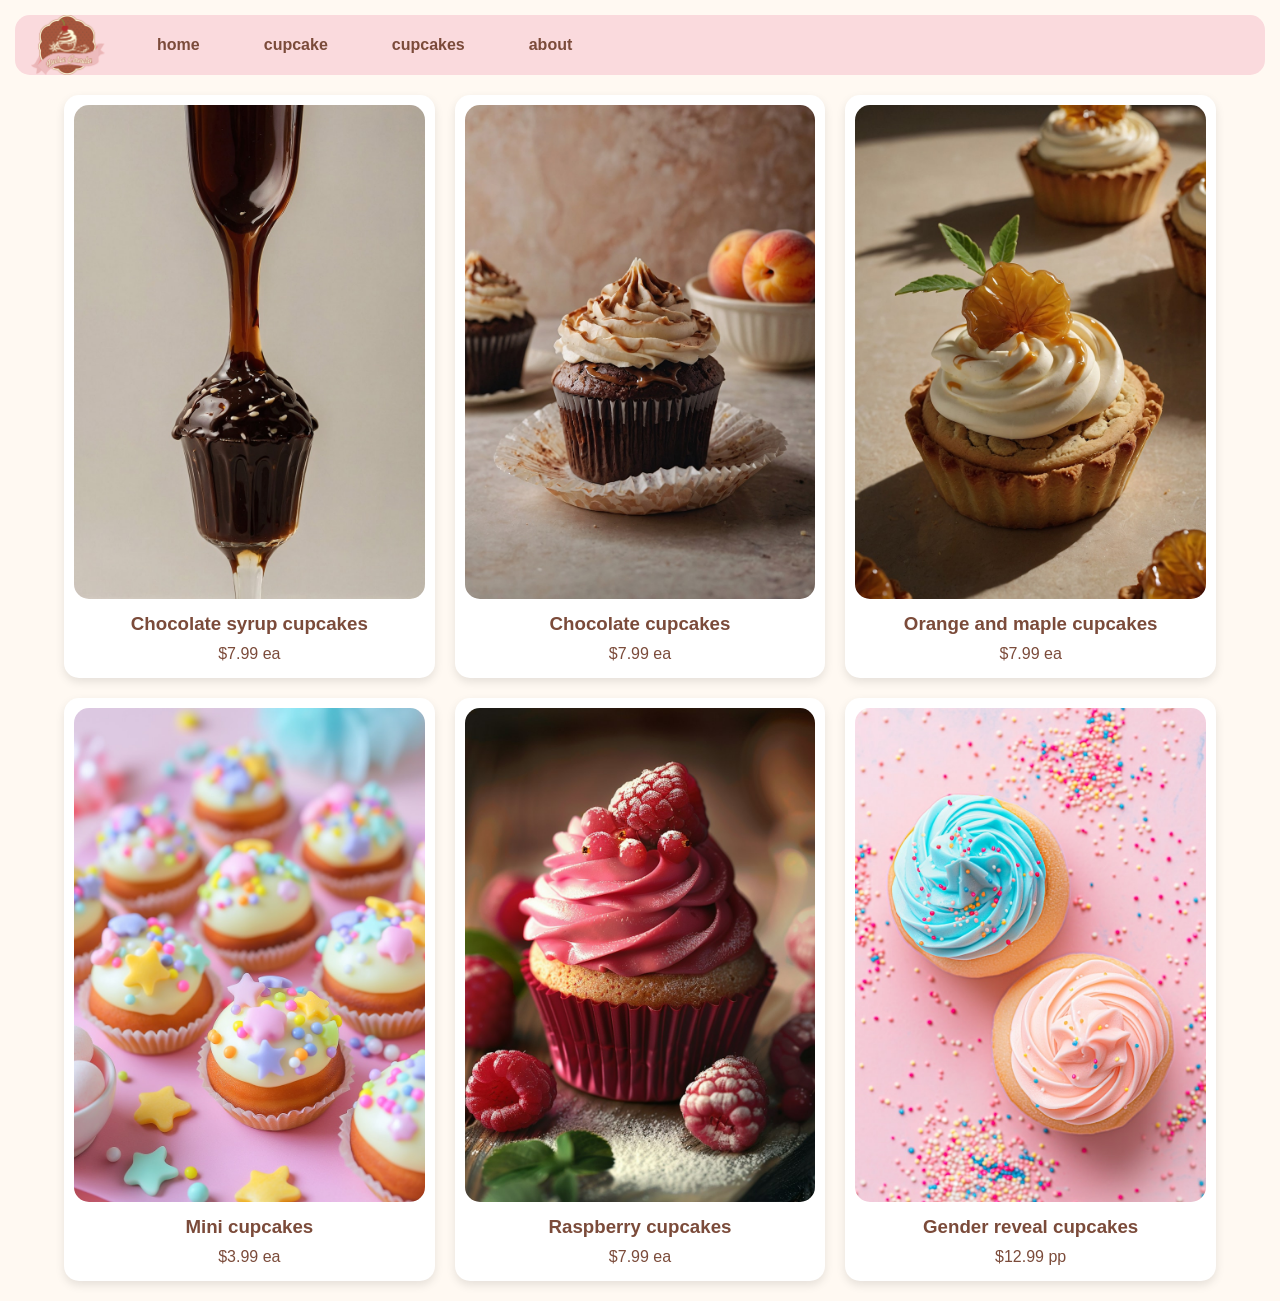
==== cupcake-site/cupcakes.html @ aa26d2d5 "Initial commit" ====
<!DOCTYPE html>
<html lang="en">
<head>
  <meta charset="UTF-8" />
  <meta name="viewport" content="width=device-width, initial-scale=1.0"/>
  <title>Cupcake Site</title>
  <link rel="stylesheet" href="/cupcake-site/css/style.css"/>
</head>
<body>
        <nav>
            <img src="/cupcake-site/assets/logo.png" alt="Logo" />
            <ul>
              <li><a href="index.html">home</a></li>
              <li><a href="cupcake.html">cupcake</a></li>
              <li><a href="cupcakes.html">cupcakes</a></li>
              <li><a href="about.html">about</a></li>
            </ul>
          </nav>

  <div class="parent">
    <div class="card">
      <img src="/cupcake-site/assets/syrup-cupcake.jpeg" alt="Syrup Cupcake" />
      <h3>Chocolate syrup cupcakes</h3>
      <p>$7.99 ea</p>
    </div>
    <div class="card">
      <img src="/cupcake-site/assets/cupcake-chocolate.jpeg" alt="Chocolate Cupcake" />
      <h3>Chocolate cupcakes</h3>
      <p>$7.99 ea</p>
    </div>
    <div class="card">
      <img src="/cupcake-site/assets/cupcake-orange.jpeg" alt="Orange Cupcake" />
      <h3>Orange and maple cupcakes</h3>
      <p>$7.99 ea</p>
    </div>
    <div class="card">
      <img src="/cupcake-site/assets/mini-cupcake.jpeg" alt="Mini Cupcakes" />
      <h3>Mini cupcakes</h3>
      <p>$3.99 ea</p>
    </div>
    <div class="card">
      <img src="/cupcake-site/assets/raspberry-cupcake.jpeg" alt="Raspberry Cupcake" />
      <h3>Raspberry cupcakes</h3>
      <p>$7.99 ea</p>
    </div>
    <div class="card">
      <img src="/cupcake-site/assets/pink-blue-cupcake.jpeg" alt="Pink Blue Cupcake" />
      <h3>Gender reveal cupcakes</h3>
      <p>$12.99 pp</p>
    </div>
  </div>
</body>
</html>
---- cupcake-site/css/style.css ----
body {
    background-color: #FFF9F2;
    margin: 0; /*removes defult margin*/
    font-family: 'Lucida Sans', 'Lucida Sans Regular', 'Lucida Grande', 'Lucida Sans Unicode', Geneva, Verdana, sans-serif;
    color: #7B4B3A;
}
/*---  nav bar --- */
nav {
    background-color: #FADADD;
    display: flex; /*flexbox layout*/
    align-items: center; /*vertically center items*/
    border-radius: 15px; /* rounded corners */ 
    margin: 15px; /* margin around navbar */
    padding: 0 16px; /* padding inside navbar */
}

nav img {
    height: 60px; /* set logo image height */
    width: auto; /* aspect ratio shenanigans */
    margin-right: 20px; /* space between logo and textto the right */
}

nav ul {
    list-style-type: none; /* get rid of bullets*/
    margin: 0;
    padding: 0;
    display: flex; /*flex layout for links*/
}

nav li {
    padding: 14px 16px; /*padding around each link*/
    cursor: pointer; /* pointer for user*/
}

nav li a {
    padding: 14px 16px;
    text-decoration: none; /*text colour */
    font-weight:bold;
    color:#7B4B3A;
}

nav li a:hover { /*makes the colours change on hover */
    background-color: #7B4B3A;
    color: #FADADD;
    border-radius: 15px;
}

/*---  index --- */
#hero {
    display: block; /*makes it a block element - gives it its own line */
    margin: 0 auto;
    width: 80%;
    height: 494px;
    object-fit: cover; /*gets rid of distortions but makes it fit the box */
    border-radius: 15px;
  }
  
  .hero-section {
    width: 80%; /*section width*/
    margin: 0 auto;
    text-align: center; /*center text*/
    color: #7B4B3A;
  }
  
  .hero-section h1 {
    font-size: 2em; /*increases font sizing*/
    margin-top: 20px;
  }
  
  .hero-section p {
    font-size: 1em;
    line-height: 1.6;
    max-width: 700px;
    margin: 10px auto; /*center and space */
  }



/*---  cupcakes --- */

.parent {
    display: grid; /*grid layout*/
    grid-template-columns: repeat(3, 1fr); /*3 equal columns*/
    gap: 20px; /*space between columns */
    width: 90%;
    margin: 20px auto; /* center grid and space it out*/
}

.card {
    background-color: white;
    border-radius: 15px;
    overflow: hidden;
    box-shadow: 0px 4px 10px rgba(0, 0, 0, 0.1); /*adds a shadow*/
    text-align: center;
    padding: 10px;
    cursor: pointer;
}

.card:hover{
    background-color:#FADADD ;
}
.card img {
    width: 100%;
    height: 494px;
    object-fit: cover;
    border-radius: 15px;
}

.card h3,
.card p {
    margin: 10px 0 5px;
}
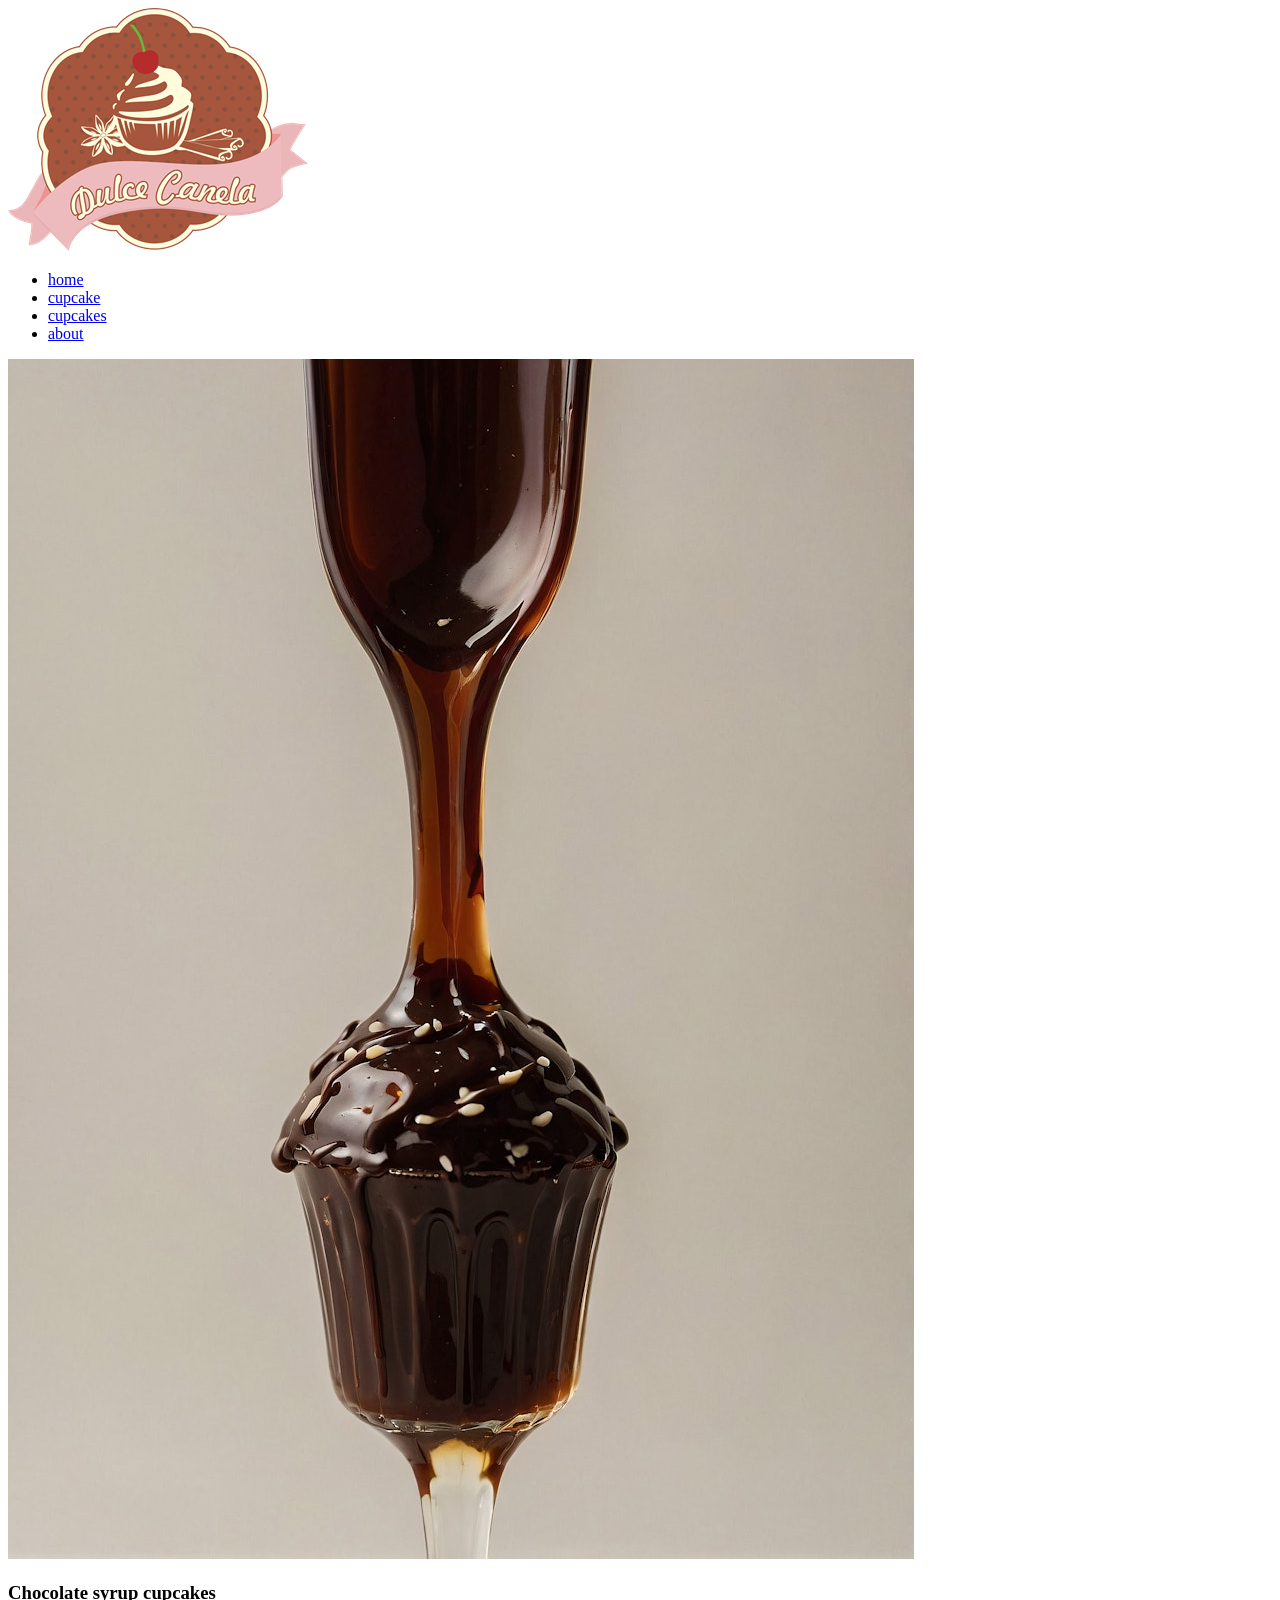
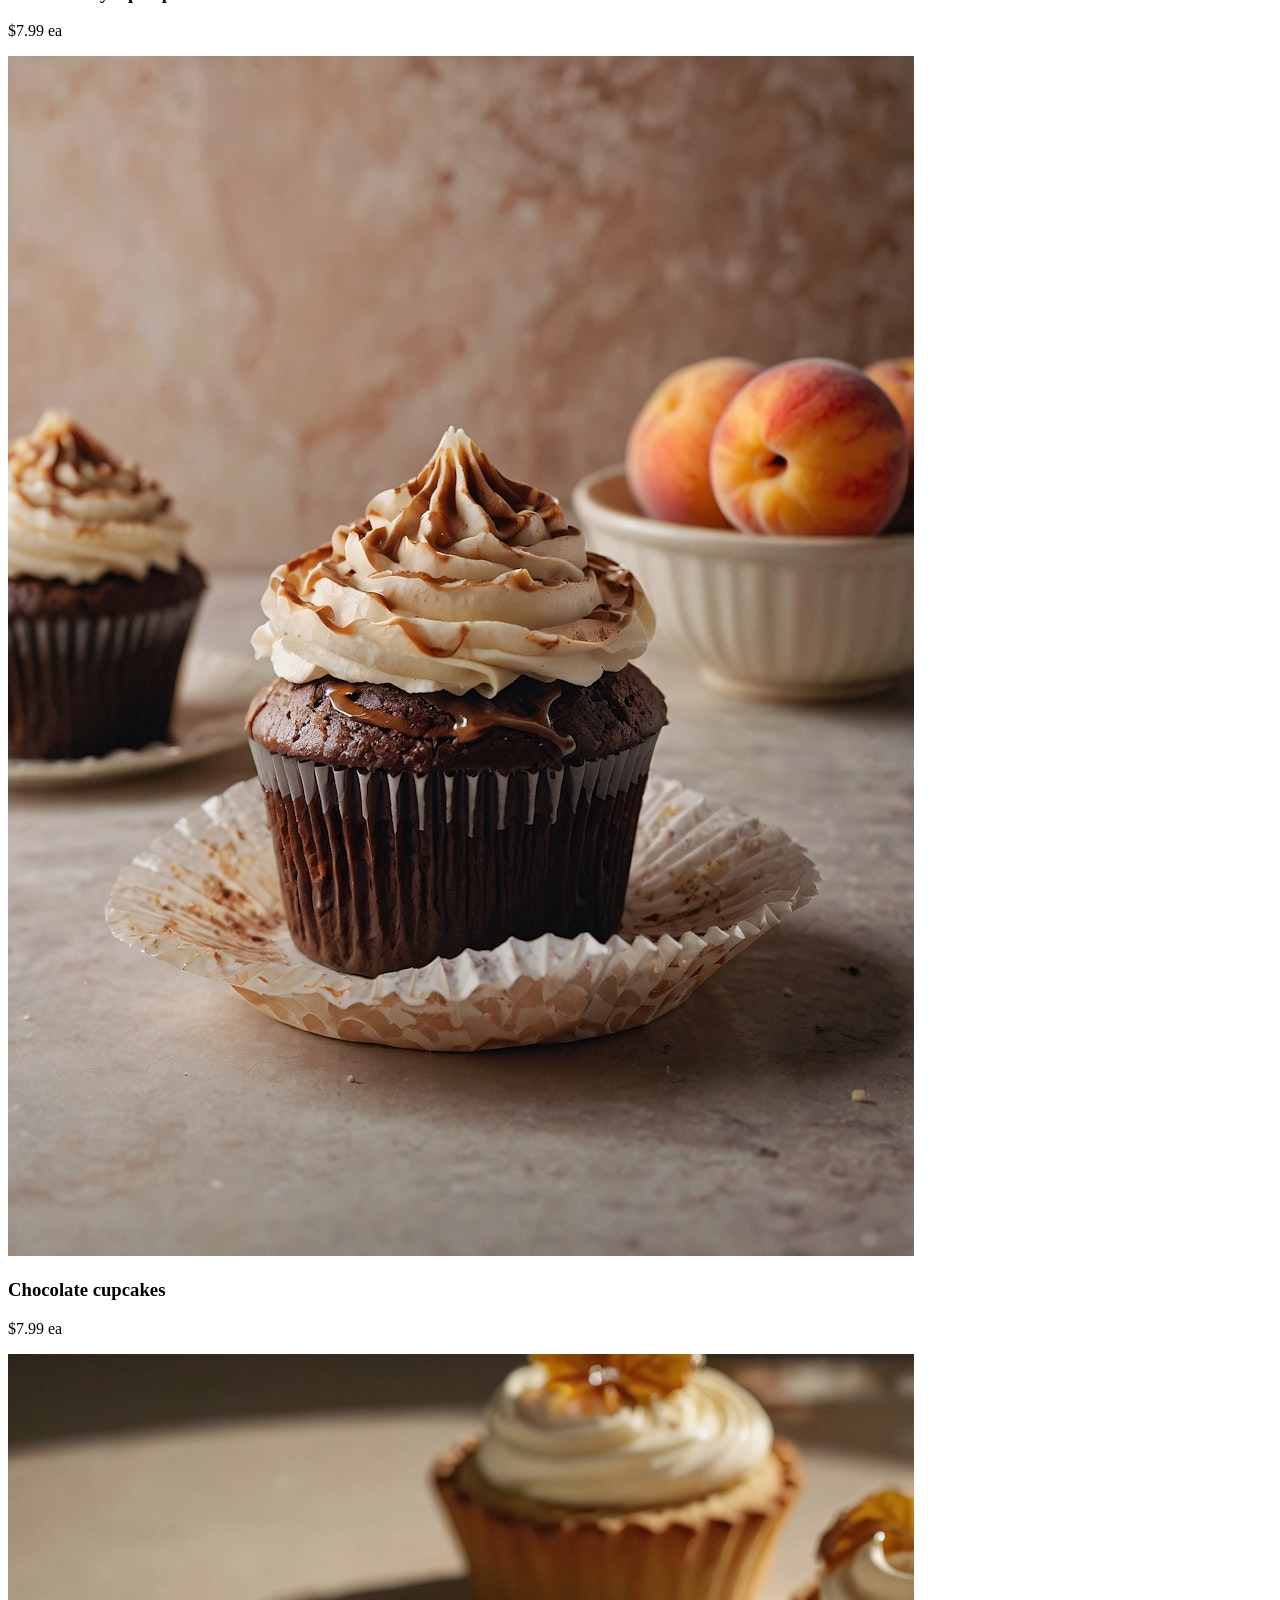
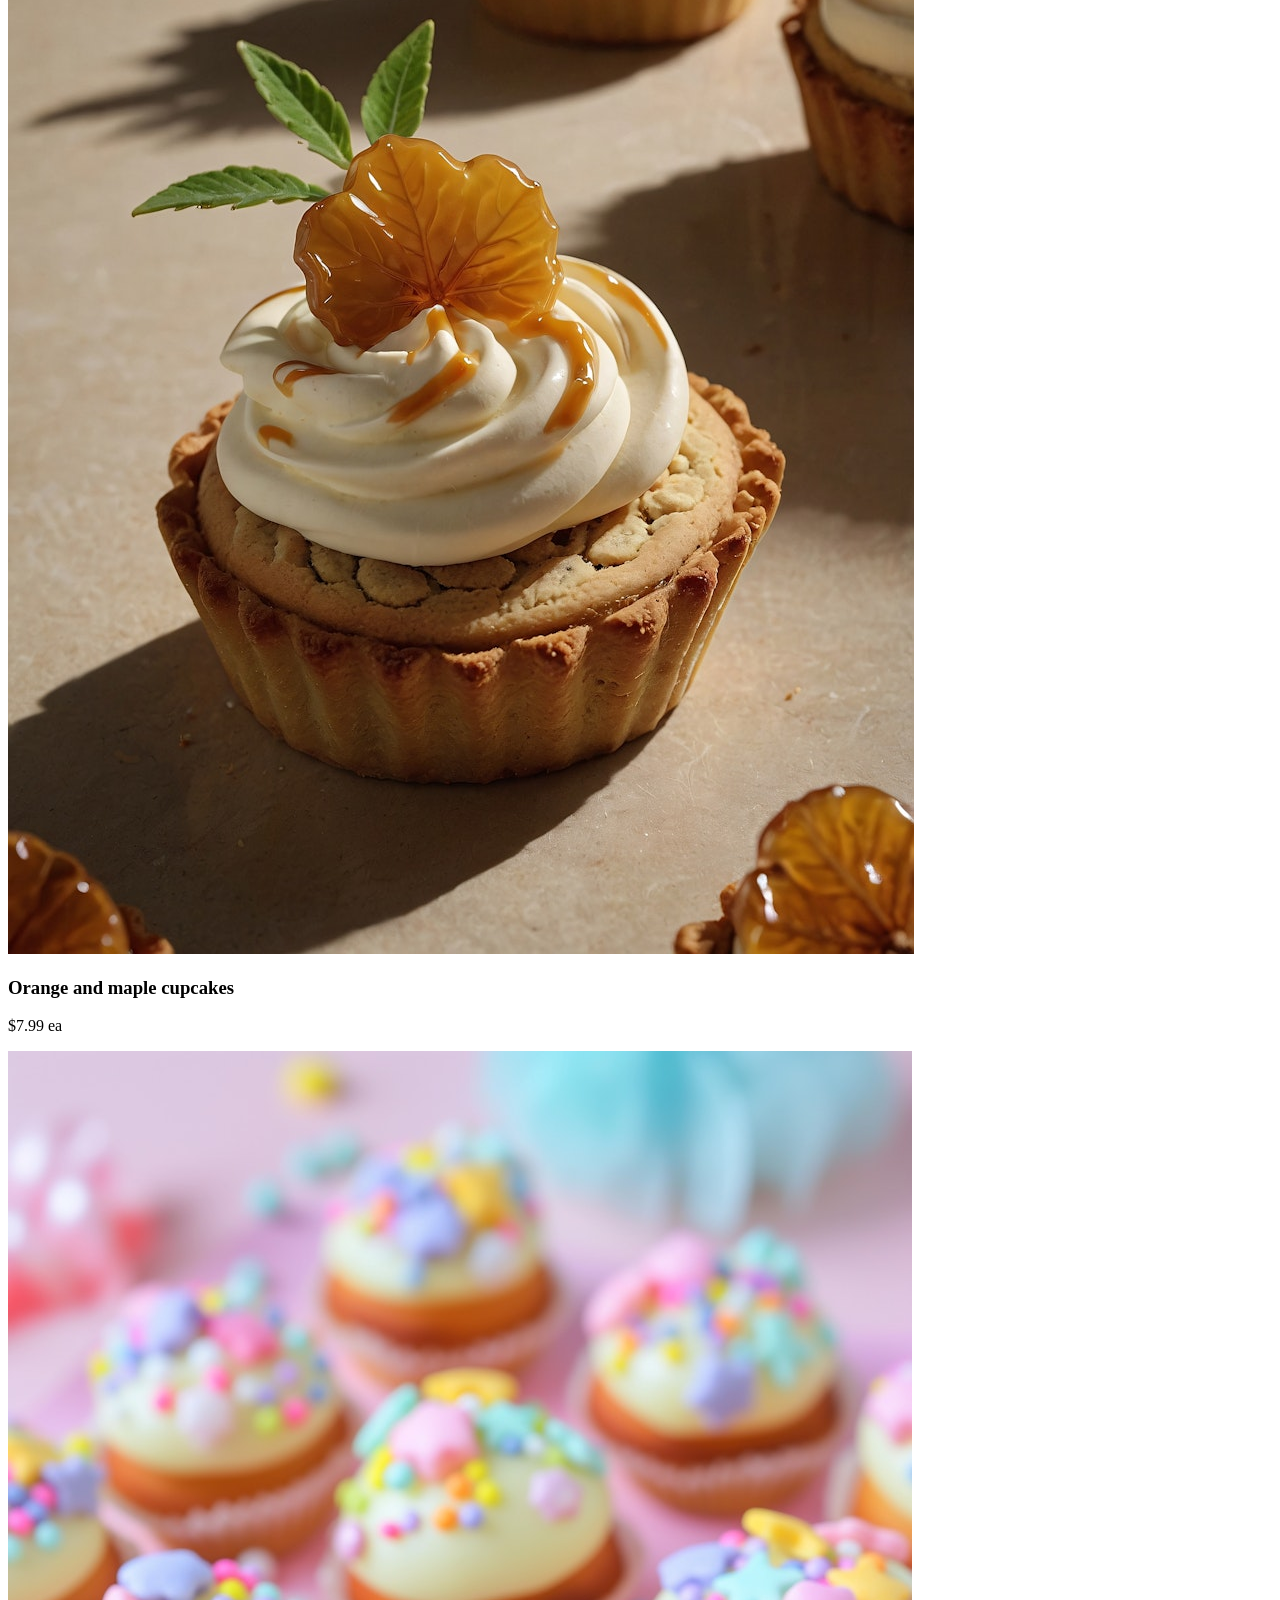
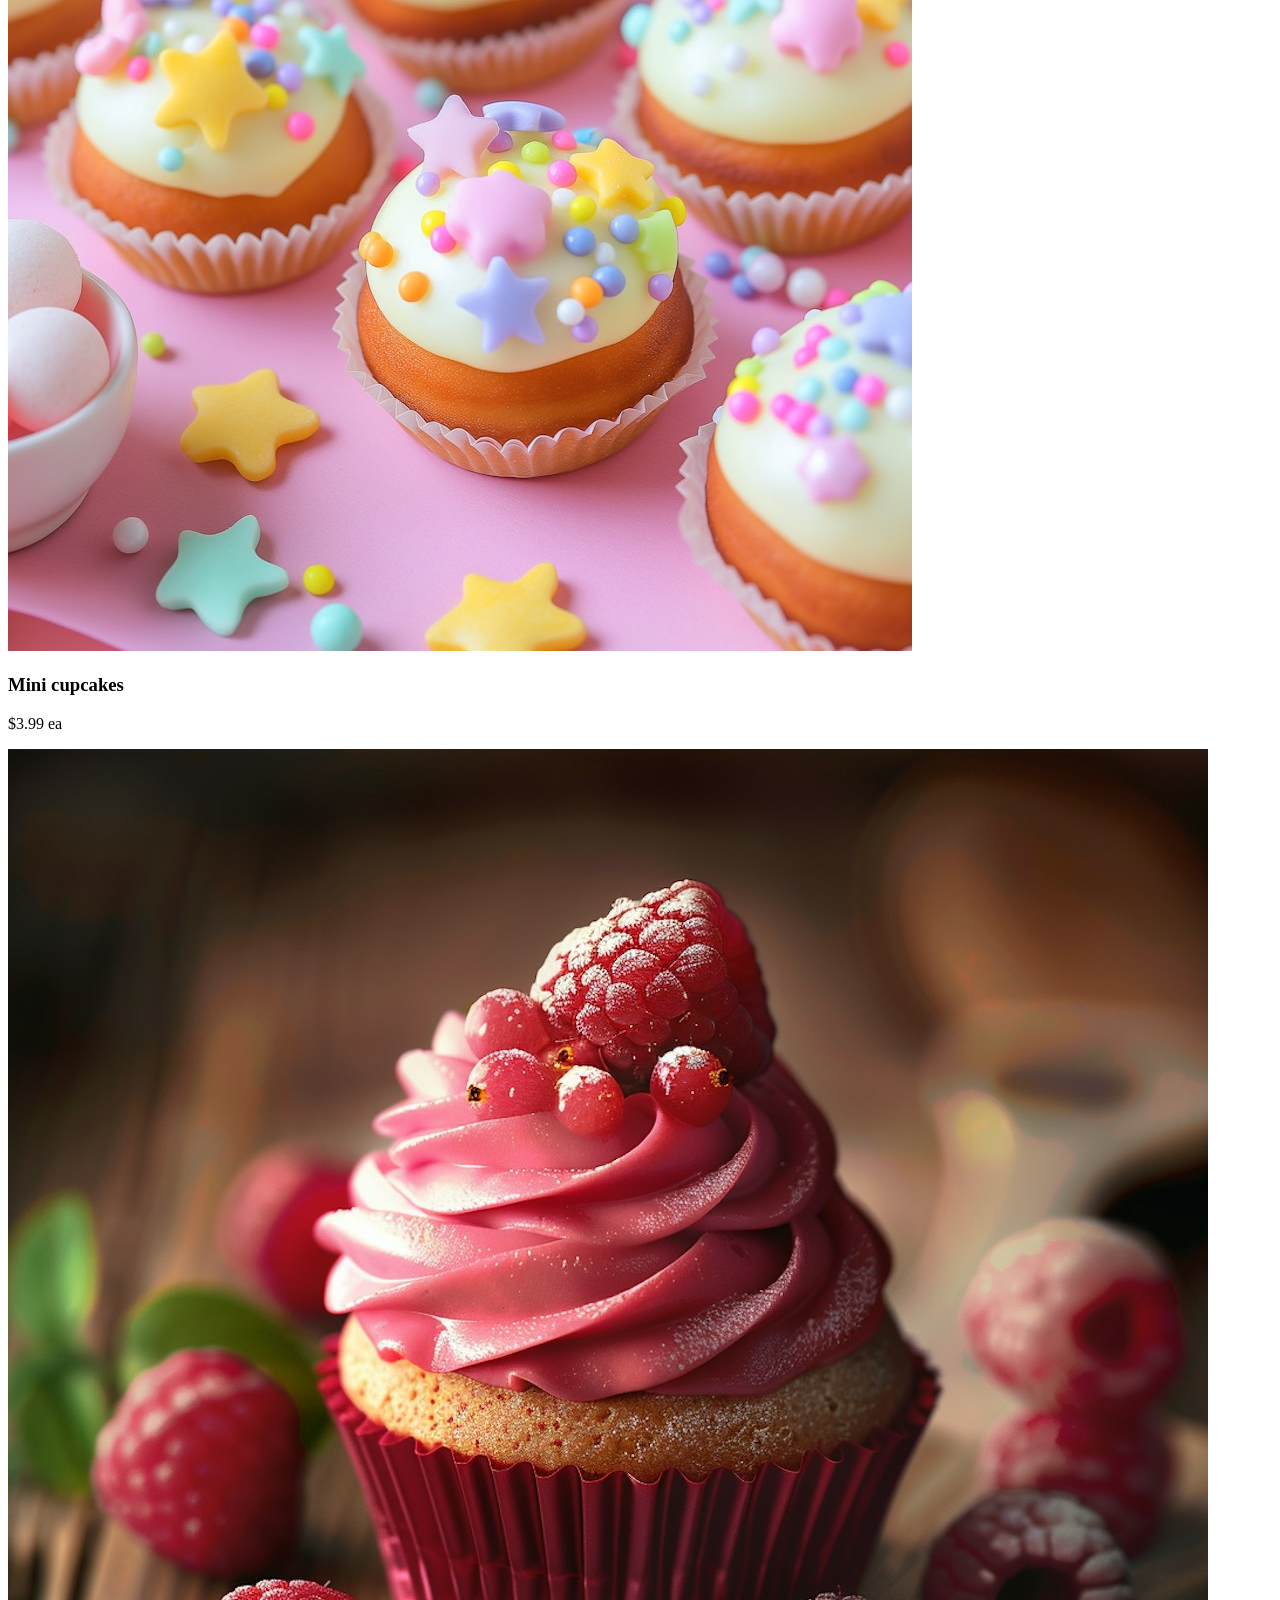
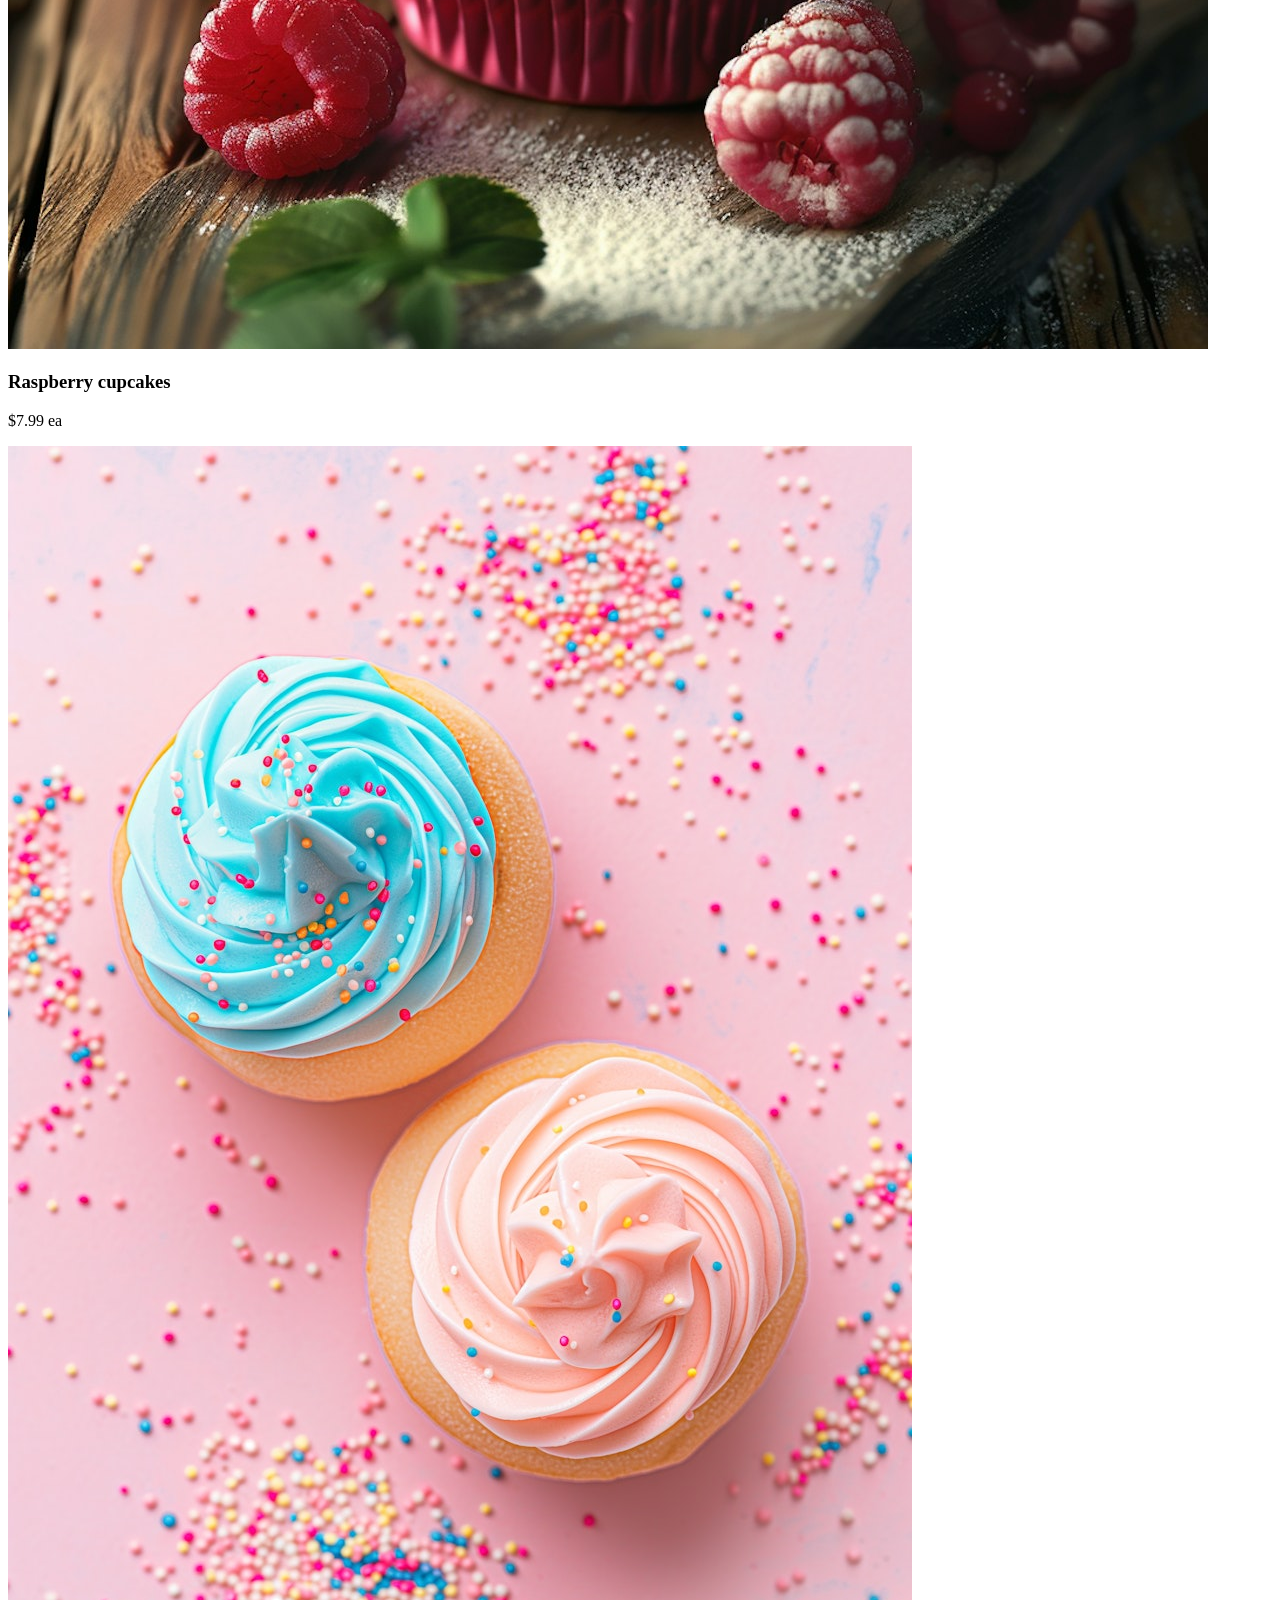
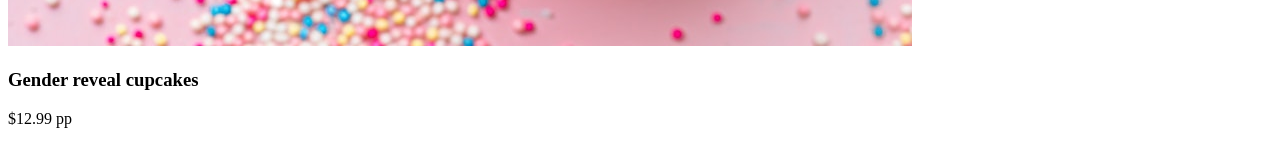
==== commit ace3ad98: "css connect" ====
--- a/cupcake-site/cupcakes.html
+++ b/cupcake-site/cupcakes.html
@@ -4,47 +4,47 @@
   <meta charset="UTF-8" />
   <meta name="viewport" content="width=device-width, initial-scale=1.0"/>
   <title>Cupcake Site</title>
-  <link rel="stylesheet" href="/cupcake-site/css/style.css"/>
+  <link rel="stylesheet" href="/css/style.css" />
 </head>
 <body>
-        <nav>
-            <img src="/cupcake-site/assets/logo.png" alt="Logo" />
-            <ul>
-              <li><a href="index.html">home</a></li>
-              <li><a href="cupcake.html">cupcake</a></li>
-              <li><a href="cupcakes.html">cupcakes</a></li>
-              <li><a href="about.html">about</a></li>
-            </ul>
-          </nav>
+  <nav>
+    <img src="assets/logo.png" alt="Logo"/>
+    <ul>
+      <li><a href="index.html">home</a></li>
+      <li><a href="cupcake.html">cupcake</a></li>
+      <li><a href="cupcakes.html">cupcakes</a></li>
+      <li><a href="about.html">about</a></li>
+    </ul>
+  </nav>
 
   <div class="parent">
     <div class="card">
-      <img src="/cupcake-site/assets/syrup-cupcake.jpeg" alt="Syrup Cupcake" />
+      <img src="assets/syrup-cupcake.jpeg" alt="Syrup Cupcake" />
       <h3>Chocolate syrup cupcakes</h3>
       <p>$7.99 ea</p>
     </div>
     <div class="card">
-      <img src="/cupcake-site/assets/cupcake-chocolate.jpeg" alt="Chocolate Cupcake" />
+      <img src="assets/cupcake-chocolate.jpeg" alt="Chocolate Cupcake" />
       <h3>Chocolate cupcakes</h3>
       <p>$7.99 ea</p>
     </div>
     <div class="card">
-      <img src="/cupcake-site/assets/cupcake-orange.jpeg" alt="Orange Cupcake" />
+      <img src="assets/cupcake-orange.jpeg" alt="Orange Cupcake" />
       <h3>Orange and maple cupcakes</h3>
       <p>$7.99 ea</p>
     </div>
     <div class="card">
-      <img src="/cupcake-site/assets/mini-cupcake.jpeg" alt="Mini Cupcakes" />
+      <img src="assets/mini-cupcake.jpeg" alt="Mini Cupcakes" />
       <h3>Mini cupcakes</h3>
       <p>$3.99 ea</p>
     </div>
     <div class="card">
-      <img src="/cupcake-site/assets/raspberry-cupcake.jpeg" alt="Raspberry Cupcake" />
+      <img src="assets/raspberry-cupcake.jpeg" alt="Raspberry Cupcake" />
       <h3>Raspberry cupcakes</h3>
       <p>$7.99 ea</p>
     </div>
     <div class="card">
-      <img src="/cupcake-site/assets/pink-blue-cupcake.jpeg" alt="Pink Blue Cupcake" />
+      <img src="assets/pink-blue-cupcake.jpeg" alt="Pink Blue Cupcake" />
       <h3>Gender reveal cupcakes</h3>
       <p>$12.99 pp</p>
     </div>
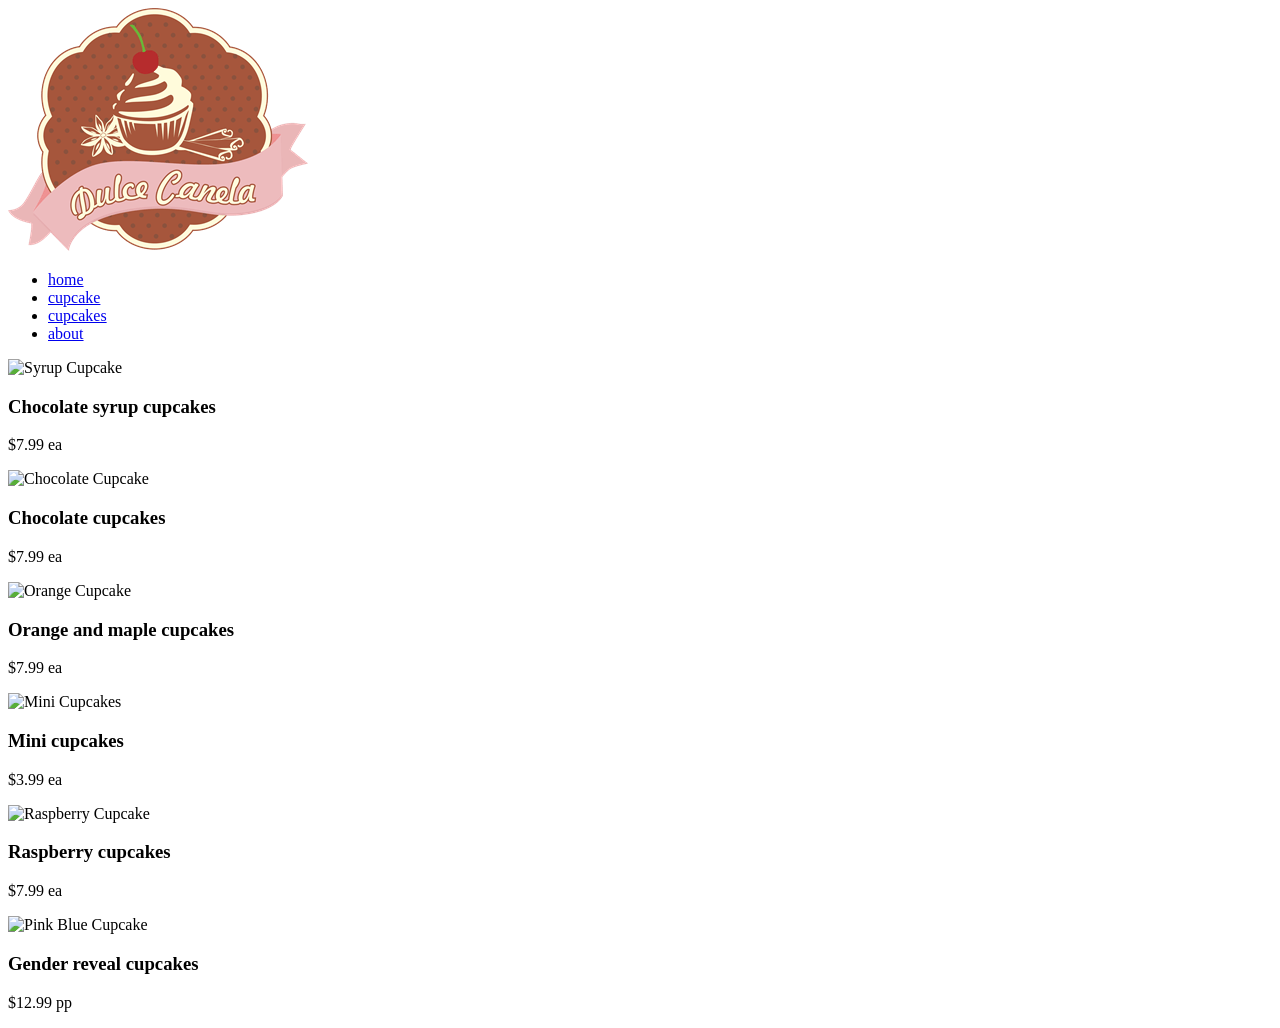
==== commit 8f564ccb: "trying to debug" ====
--- a/cupcake-site/cupcakes.html
+++ b/cupcake-site/cupcakes.html
@@ -8,7 +8,7 @@
 </head>
 <body>
   <nav>
-    <img src="assets/logo.png" alt="Logo"/>
+    <img src="assets/logo.png" alt="Logo" />
     <ul>
       <li><a href="index.html">home</a></li>
       <li><a href="cupcake.html">cupcake</a></li>
@@ -19,32 +19,32 @@
 
   <div class="parent">
     <div class="card">
-      <img src="assets/syrup-cupcake.jpeg" alt="Syrup Cupcake" />
+      <img src="/assets/syrup-cupcake.jpeg" alt="Syrup Cupcake" />
       <h3>Chocolate syrup cupcakes</h3>
       <p>$7.99 ea</p>
     </div>
     <div class="card">
-      <img src="assets/cupcake-chocolate.jpeg" alt="Chocolate Cupcake" />
+      <img src="/assets/cupcake-chocolate.jpeg" alt="Chocolate Cupcake" />
       <h3>Chocolate cupcakes</h3>
       <p>$7.99 ea</p>
     </div>
     <div class="card">
-      <img src="assets/cupcake-orange.jpeg" alt="Orange Cupcake" />
+      <img src="/assets/cupcake-orange.jpeg" alt="Orange Cupcake" />
       <h3>Orange and maple cupcakes</h3>
       <p>$7.99 ea</p>
     </div>
     <div class="card">
-      <img src="assets/mini-cupcake.jpeg" alt="Mini Cupcakes" />
+      <img src="/assets/mini-cupcake.jpeg" alt="Mini Cupcakes" />
       <h3>Mini cupcakes</h3>
       <p>$3.99 ea</p>
     </div>
     <div class="card">
-      <img src="assets/raspberry-cupcake.jpeg" alt="Raspberry Cupcake" />
+      <img src="/assets/raspberry-cupcake.jpeg" alt="Raspberry Cupcake" />
       <h3>Raspberry cupcakes</h3>
       <p>$7.99 ea</p>
     </div>
     <div class="card">
-      <img src="assets/pink-blue-cupcake.jpeg" alt="Pink Blue Cupcake" />
+      <img src="/assets/pink-blue-cupcake.jpeg" alt="Pink Blue Cupcake" />
       <h3>Gender reveal cupcakes</h3>
       <p>$12.99 pp</p>
     </div>
